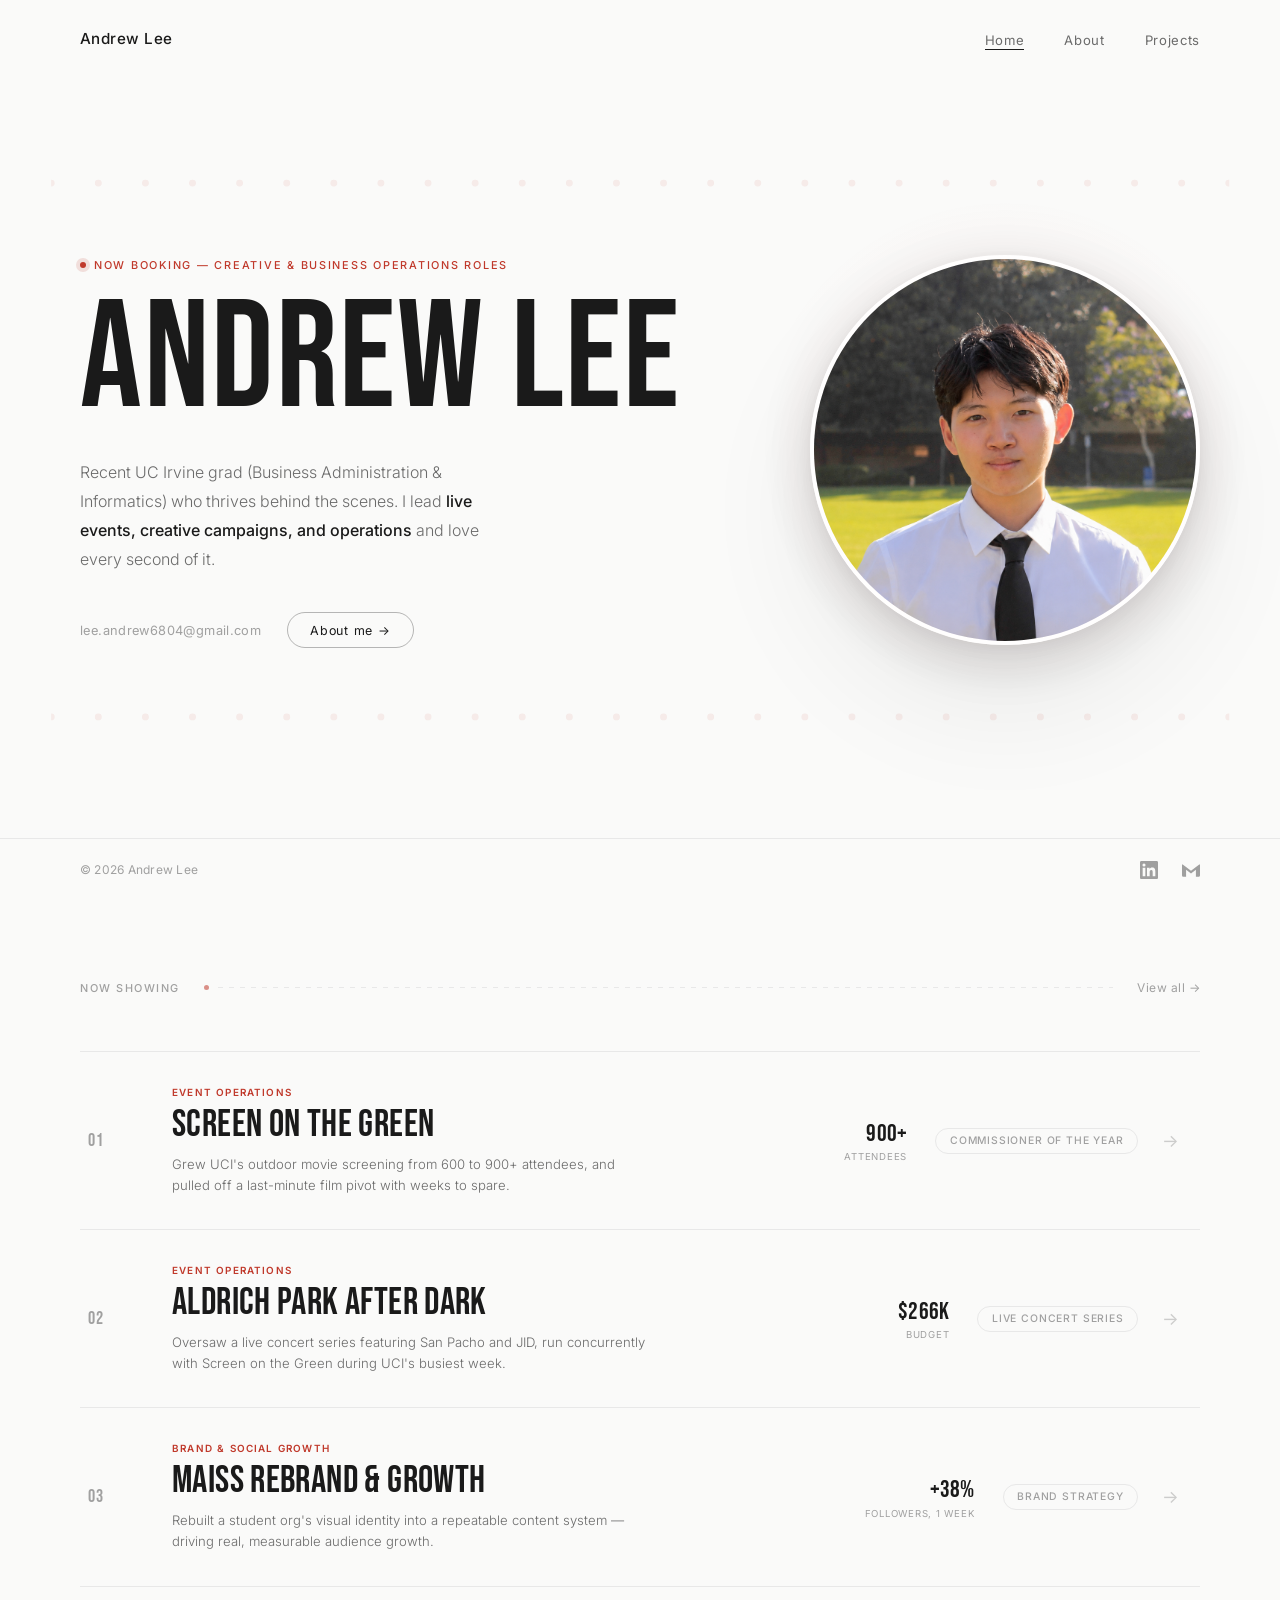
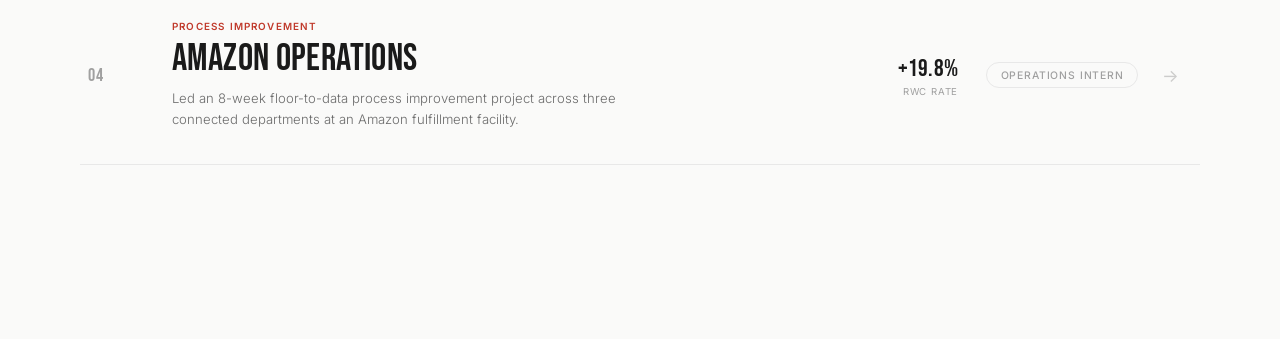
==== index.html @ bc91a267 "Initial commit" ====
<!-- index.html -->
<!doctype html>
<html lang="en">
<head>
  <meta charset="utf-8">
  <meta name="viewport" content="width=device-width, initial-scale=1">
  <meta name="author" content="Andrew Lee">
  <meta name="description" content="Andrew Lee — Portfolio">
  <title>Andrew Lee</title>
  <link href="https://fonts.googleapis.com/css2?family=Inter:wght@300;400;500;600;700;800;900&family=Bebas+Neue&display=swap" rel="stylesheet">
  <style>
    *, *::before, *::after { box-sizing: border-box; margin: 0; padding: 0; }
    :root {
      --bg: #fafaf9;
      --text-primary: #1a1a1a;
      --text-secondary: #6b6b6b;
      --text-muted: #a0a0a0;
      --border: #e8e8e8;
      --marquee: #c0392b;
      --marquee-glow: rgba(192,57,43,0.14);
      --footer-h: 62px;
    }
    html { scroll-behavior: smooth; }
    body {
      font-family: 'Inter', sans-serif;
      background: var(--bg);
      color: var(--text-primary);
      overflow-x: hidden;
      padding-bottom: var(--footer-h);
    }
    .display {
      font-family: 'Bebas Neue', 'Inter', sans-serif;
      letter-spacing: 0.02em;
    }

    /* SCROLL PROGRESS */
    .scroll-progress {
      position: fixed; top: 0; left: 0;
      height: 2px; background: var(--marquee);
      z-index: 9000; width: 0%;
    }

    /* NAV */
    nav {
      position: fixed; top: 0; left: 0; right: 0;
      z-index: 100; display: flex;
      align-items: center; justify-content: space-between;
      padding: 1.8rem 5rem;
      transition: background 0.4s, padding 0.3s, border-color 0.4s;
      border-bottom: 1px solid transparent;
    }
    nav.scrolled {
      background: rgba(250,250,249,0.92);
      backdrop-filter: blur(16px); -webkit-backdrop-filter: blur(16px);
      border-bottom-color: var(--border); padding: 1.1rem 5rem;
    }
    .nav-brand { font-size: 0.95rem; font-weight: 500; letter-spacing: 0.03em; color: var(--text-primary); text-decoration: none; }
    .nav-links { display: flex; gap: 2.5rem; list-style: none; }
    .nav-links a {
      font-size: 0.82rem; font-weight: 400; color: var(--text-secondary);
      text-decoration: none; letter-spacing: 0.05em; transition: color 0.2s; position: relative;
    }
    .nav-links a::after { content: ''; position: absolute; bottom: -2px; left: 0; width: 0; height: 1px; background: var(--text-primary); transition: width 0.25s ease; }
    .nav-links a:hover { color: var(--text-primary); }
    .nav-links a:hover::after, .nav-links a.active::after { width: 100%; }

    /* BULB RULE — the signature motif */
    .bulb-rule {
      display: flex; align-items: center; gap: 0.55rem;
      flex: 1;
    }
    .bulb-rule .bulb-line {
      flex: 1; height: 1px;
      background: repeating-linear-gradient(90deg, var(--border) 0, var(--border) 5px, transparent 5px, transparent 11px);
      position: relative;
      transform: scaleX(0); transform-origin: left;
      transition: transform 0.9s 0.2s ease;
    }
    .bulb-rule .bulb-line.visible { transform: scaleX(1); }
    .bulb-rule .bulb-dot {
      width: 5px; height: 5px; border-radius: 50%;
      background: var(--marquee); opacity: 0.55; flex-shrink: 0;
    }

    /* HERO */
    .hero {
      position: relative;
      min-height: 100vh;
      display: flex; align-items: center;
      overflow: hidden;
    }
    .hero-bulb-frame {
      position: absolute; top: 50%; left: 50%;
      transform: translate(-50%, -50%);
      width: min(1200px, 92vw); height: min(560px, 72vh);
      pointer-events: none; z-index: 0;
      opacity: 0.5;
    }
    .hero-bulb-frame svg { width: 100%; height: 100%; }
    .hero-bulb-frame circle { fill: var(--marquee); opacity: 0.16; }

    .hero-inner {
      position: relative; z-index: 1;
      width: 100%; max-width: 1400px;
      margin: 0 auto; padding: 0 5rem;
      display: flex; align-items: center;
      justify-content: space-between; gap: 2rem;
      will-change: transform, opacity;
    }
    .hero-text { flex: 1; }
    .hero-eyebrow {
      display: inline-flex; align-items: center; gap: 0.5rem;
      font-size: 0.68rem; font-weight: 500; letter-spacing: 0.16em;
      text-transform: uppercase; color: var(--marquee);
      margin-bottom: 1.4rem;
      opacity: 0; transform: translateY(12px);
      animation: fadeUp 0.7s 0.15s forwards;
    }
    .hero-eyebrow::before {
      content: ''; width: 6px; height: 6px; border-radius: 50%;
      background: var(--marquee); box-shadow: 0 0 0 4px var(--marquee-glow);
    }
    .hero-name {
      font-family: 'Bebas Neue', 'Inter', sans-serif;
      font-size: clamp(5.5rem, 12vw, 10.5rem);
      font-weight: 400; letter-spacing: 0.01em;
      line-height: 0.86; margin-bottom: 2rem;
      opacity: 0; transform: translateY(30px);
      animation: fadeUp 1s 0.28s forwards;
    }
    .hero-sub {
      font-size: 1rem; font-weight: 300;
      color: var(--text-secondary); line-height: 1.8;
      max-width: 430px; margin-bottom: 2.4rem;
      opacity: 0; transform: translateY(20px);
      animation: fadeUp 0.9s 0.48s forwards;
    }
    .hero-sub strong { color: var(--text-primary); font-weight: 500; }
    .hero-cta {
      display: flex; align-items: center; gap: 1.6rem;
      opacity: 0; transform: translateY(20px);
      animation: fadeUp 0.9s 0.62s forwards;
    }
    .hero-email {
      font-size: 0.8rem; color: var(--text-muted);
      text-decoration: none; letter-spacing: 0.03em;
      transition: color 0.2s;
    }
    .hero-email:hover { color: var(--text-primary); }
    .hero-btn {
      font-size: 0.78rem; letter-spacing: 0.06em;
      color: var(--text-primary); text-decoration: none;
      padding: 0.6rem 1.4rem;
      border: 1px solid rgba(26,26,26,0.3);
      border-radius: 999px;
      transition: background 0.22s, color 0.22s, border-color 0.22s;
    }
    .hero-btn:hover { background: var(--marquee); color: #fff; border-color: var(--marquee); }

    /* PHOTO */
    .hero-photo-wrap {
      flex-shrink: 0; position: relative;
      opacity: 0; animation: fadeIn 1.1s 0.4s forwards;
    }
    .hero-photo-wrap::before {
      content: '';
      position: absolute;
      width: 520px; height: 520px;
      border-radius: 50%;
      background: radial-gradient(circle, var(--marquee-glow) 0%, transparent 68%);
      top: 50%; left: 50%;
      transform: translate(-50%, -50%);
      pointer-events: none;
    }
    .profile-pic-container {
      position: relative;
      width: 390px; height: 390px;
    }
    .profile-pic {
      width: 100%; height: 100%;
      border-radius: 50%; object-fit: cover;
      border: 4px solid rgba(255,255,255,0.9);
      display: block;
      box-shadow:
        0 4px 20px rgba(0,0,0,0.06),
        0 20px 60px rgba(0,0,0,0.10),
        0 60px 120px rgba(0,0,0,0.07);
      transition: transform 0.5s ease, box-shadow 0.5s ease;
    }
    .profile-pic:hover {
      transform: scale(1.02);
      box-shadow:
        0 4px 20px rgba(0,0,0,0.08),
        0 30px 80px rgba(0,0,0,0.14),
        0 60px 120px rgba(0,0,0,0.09);
    }

    /* NOW SHOWING (featured work) */
    .work {
      max-width: 1400px; margin: 0 auto;
      padding: 5rem 5rem 7rem;
    }
    .work-header {
      display: flex; align-items: center;
      gap: 1.5rem; margin-bottom: 3.5rem;
    }
    .section-label {
      font-size: 0.68rem; font-weight: 500;
      letter-spacing: 0.14em; text-transform: uppercase;
      color: var(--text-muted); white-space: nowrap;
      opacity: 0; transform: translateX(-20px);
      transition: opacity 0.6s, transform 0.6s;
    }
    .section-label.visible { opacity: 1; transform: translateX(0); }
    .view-all {
      font-size: 0.75rem; color: var(--text-muted);
      text-decoration: none; white-space: nowrap;
      letter-spacing: 0.04em; transition: color 0.2s;
    }
    .view-all:hover { color: var(--marquee); }

    .lineup { display: flex; flex-direction: column; }
    .lineup-row {
      display: grid;
      grid-template-columns: 3.5rem 1fr auto auto 1.6rem;
      align-items: center; gap: 1.75rem;
      padding: 2.1rem 0.5rem;
      border-top: 1px solid var(--border);
      text-decoration: none; color: inherit;
      position: relative;
      opacity: 0; transform: translateY(24px);
      transition: opacity 0.6s ease, transform 0.6s ease, background 0.25s ease, padding-left 0.25s ease;
    }
    .lineup-row.visible { opacity: 1; transform: translateY(0); }
    .lineup:last-child .lineup-row:last-child { border-bottom: 1px solid var(--border); }
    .lineup-row:hover { background: linear-gradient(90deg, var(--marquee-glow), transparent 55%); padding-left: 1.1rem; }
    .lineup-num {
      font-family: 'Bebas Neue', 'Inter', sans-serif;
      font-size: 1.15rem; color: var(--text-muted); letter-spacing: 0.03em;
      transition: color 0.25s ease;
    }
    .lineup-row:hover .lineup-num { color: var(--marquee); }
    .lineup-main { min-width: 0; }
    .lineup-cat {
      font-size: 0.62rem; font-weight: 600; letter-spacing: 0.12em;
      text-transform: uppercase; color: var(--marquee); margin-bottom: 0.5rem;
    }
    .lineup-title {
      font-family: 'Bebas Neue', 'Inter', sans-serif;
      font-size: clamp(1.6rem, 3vw, 2.4rem);
      letter-spacing: 0.01em; line-height: 1;
      color: var(--text-primary); margin-bottom: 0.6rem;
      transition: color 0.2s;
    }
    .lineup-desc {
      font-size: 0.82rem; font-weight: 300; color: var(--text-secondary);
      line-height: 1.6; max-width: 480px;
    }
    .lineup-stat {
      text-align: right; white-space: nowrap;
    }
    .lineup-stat-num {
      font-family: 'Bebas Neue', 'Inter', sans-serif;
      font-size: 1.5rem; color: var(--text-primary); letter-spacing: 0.01em;
    }
    .lineup-stat-label {
      font-size: 0.6rem; font-weight: 400; letter-spacing: 0.08em;
      text-transform: uppercase; color: var(--text-muted); margin-top: 0.2rem;
    }
    .lineup-tag {
      font-size: 0.65rem; font-weight: 500; letter-spacing: 0.08em;
      text-transform: uppercase; color: var(--text-muted);
      padding: 0.35rem 0.85rem; border: 1px solid var(--border);
      border-radius: 999px; white-space: nowrap;
      transition: border-color 0.25s ease, color 0.25s ease;
    }
    .lineup-row:hover .lineup-tag { border-color: var(--marquee); color: var(--marquee); }
    .lineup-arrow {
      font-size: 1.1rem; color: var(--text-muted);
      transform: translateX(-4px); opacity: 0.5;
      transition: transform 0.25s ease, opacity 0.25s ease, color 0.25s ease;
    }
    .lineup-row:hover .lineup-arrow { transform: translateX(2px); opacity: 1; color: var(--marquee); }

    /* FIXED FOOTER */
    footer {
      position: fixed; bottom: 0; left: 0; right: 0;
      z-index: 50; height: var(--footer-h); padding: 0 5rem;
      background: rgba(250,250,249,0.94);
      backdrop-filter: blur(16px); -webkit-backdrop-filter: blur(16px);
      border-top: 1px solid var(--border);
      display: flex; align-items: center; justify-content: space-between;
    }
    .footer-copy { font-size: 0.75rem; color: var(--text-muted); letter-spacing: 0.02em; }
    .social-icons { display: flex; align-items: center; gap: 1.5rem; }
    .social-icons a { display: flex; align-items: center; opacity: 0.4; color: var(--text-primary); transition: opacity 0.2s, transform 0.2s; }
    .social-icons a:hover { opacity: 1; transform: translateY(-2px); color: var(--marquee); }
    .social-icon-svg { width: 18px; height: 18px; }

    @keyframes fadeUp { to { opacity: 1; transform: translateY(0); } }
    @keyframes fadeIn { to { opacity: 1; } }

    @media (max-width: 768px) {
      nav, nav.scrolled { padding: 1.2rem 1.5rem; }
      .hero-inner { flex-direction: column-reverse; align-items: flex-start; padding: 0 1.5rem; padding-top: 5rem; gap: 2rem; }
      .profile-pic-container { width: 130px; height: 130px; }
      .hero-photo-wrap::before { display: none; }
      .work { padding: 4rem 1.5rem 5rem; }
      .lineup-row { grid-template-columns: 2rem 1fr; gap: 0.9rem; padding: 1.6rem 0.25rem; }
      .lineup-stat, .lineup-tag, .lineup-arrow { display: none; }
      footer { padding: 0 1.5rem; }
    }
  </style>
</head>
<body>

  <div class="scroll-progress" id="scrollProgress"></div>

  <nav id="mainNav">
    <a class="nav-brand" href="index.html">Andrew Lee</a>
    <ul class="nav-links">
      <li><a href="index.html" class="active">Home</a></li>
      <li><a href="aboutme.html">About</a></li>
      <li><a href="projects.html">Projects</a></li>
    </ul>
  </nav>

  <section class="hero" id="hero">
    <div class="hero-bulb-frame">
      <svg viewBox="0 0 1200 560" preserveAspectRatio="xMidYMid meet">
        <g id="bulbTop"></g>
        <g id="bulbBottom"></g>
      </svg>
    </div>
    <div class="hero-inner" id="heroInner">
      <div class="hero-text">
        <span class="hero-eyebrow">Now Booking — Creative &amp; Business Operations Roles</span>
        <h1 class="hero-name display">Andrew Lee</h1>
        <p class="hero-sub">
         Recent UC Irvine grad (Business Administration & Informatics) who thrives behind the scenes. I lead <strong>live events, creative campaigns, and operations</strong> and love every second of it.
        </p>
        <div class="hero-cta">
          <a class="hero-email" href="mailto:lee.andrew6804@gmail.com">lee.andrew6804@gmail.com</a>
          <a class="hero-btn" href="aboutme.html">About me →</a>
        </div>
      </div>
      <div class="hero-photo-wrap">
        <div class="profile-pic-container" id="profilePicContainer">
          <a href="aboutme.html">
            <img src="andrewleepfp.jpg" alt="Andrew Lee" class="profile-pic">
          </a>
        </div>
      </div>
    </div>
  </section>

  <section class="work">
    <div class="work-header" id="workHeader">
      <span class="section-label" id="sectionLabel">Now Showing</span>
      <div class="bulb-rule"><div class="bulb-dot"></div><div class="bulb-line" id="bulbLine"></div></div>
      <a href="projects.html" class="view-all">View all →</a>
    </div>

    <div class="lineup">
      <a href="screen-on-the-green.html" class="lineup-row" data-delay="0">
        <span class="lineup-num display">01</span>
        <div class="lineup-main">
          <div class="lineup-cat">Event Operations</div>
          <div class="lineup-title display">Screen on the Green</div>
          <p class="lineup-desc">Grew UCI's outdoor movie screening from 600 to 900+ attendees, and pulled off a last-minute film pivot with weeks to spare.</p>
        </div>
        <div class="lineup-stat">
          <div class="lineup-stat-num display">900+</div>
          <div class="lineup-stat-label">Attendees</div>
        </div>
        <span class="lineup-tag">Commissioner of the Year</span>
        <span class="lineup-arrow">→</span>
      </a>

      <a class="lineup-row" data-delay="90">
        <span class="lineup-num display">02</span>
        <div class="lineup-main">
          <div class="lineup-cat">Event Operations</div>
          <div class="lineup-title display">Aldrich Park After Dark</div>
          <p class="lineup-desc">Oversaw a live concert series featuring San Pacho and JID, run concurrently with Screen on the Green during UCI's busiest week.</p>
        </div>
        <div class="lineup-stat">
          <div class="lineup-stat-num display">$266K</div>
          <div class="lineup-stat-label">Budget</div>
        </div>
        <span class="lineup-tag">Live Concert Series</span>
        <span class="lineup-arrow">→</span>
      </a>

      <a class="lineup-row" data-delay="180">
        <span class="lineup-num display">03</span>
        <div class="lineup-main">
          <div class="lineup-cat">Brand &amp; Social Growth</div>
          <div class="lineup-title display">MAISS Rebrand &amp; Growth</div>
          <p class="lineup-desc">Rebuilt a student org's visual identity into a repeatable content system — driving real, measurable audience growth.</p>
        </div>
        <div class="lineup-stat">
          <div class="lineup-stat-num display">+38%</div>
          <div class="lineup-stat-label">Followers, 1 Week</div>
        </div>
        <span class="lineup-tag">Brand Strategy</span>
        <span class="lineup-arrow">→</span>
      </a>

      <a href="amazon-ops.html" class="lineup-row" data-delay="270">
        <span class="lineup-num display">04</span>
        <div class="lineup-main">
          <div class="lineup-cat">Process Improvement</div>
          <div class="lineup-title display">Amazon Operations</div>
          <p class="lineup-desc">Led an 8-week floor-to-data process improvement project across three connected departments at an Amazon fulfillment facility.</p>
        </div>
        <div class="lineup-stat">
          <div class="lineup-stat-num display">+19.8%</div>
          <div class="lineup-stat-label">RWC Rate</div>
        </div>
        <span class="lineup-tag">Operations Intern</span>
        <span class="lineup-arrow">→</span>
      </a>
    </div>
  </section>

  <footer>
    <span class="footer-copy">© 2026 Andrew Lee</span>
    <div class="social-icons">
      <a href="https://www.linkedin.com/in/andrewlee6804/" target="_blank" title="LinkedIn">
        <svg class="social-icon-svg" viewBox="0 0 24 24" fill="currentColor">
          <path d="M20.447 20.452h-3.554v-5.569c0-1.328-.027-3.037-1.852-3.037-1.853 0-2.136 1.445-2.136 2.939v5.667H9.351V9h3.414v1.561h.046c.477-.9 1.637-1.85 3.37-1.85 3.601 0 4.267 2.37 4.267 5.455v6.286zM5.337 7.433a2.062 2.062 0 0 1-2.063-2.065 2.064 2.064 0 1 1 2.063 2.065zm1.782 13.019H3.555V9h3.564v11.452zM22.225 0H1.771C.792 0 0 .774 0 1.729v20.542C0 23.227.792 24 1.771 24h20.451C23.2 24 24 23.227 24 22.271V1.729C24 .774 23.2 0 22.222 0h.003z"/>
        </svg>
      </a>
      <a href="mailto:lee.andrew6804@gmail.com" title="Email">
        <svg class="social-icon-svg" viewBox="0 0 24 24" fill="currentColor">
          <path d="M24 5.457v13.909c0 .904-.732 1.636-1.636 1.636h-3.819V11.73L12 16.64l-6.545-4.91v9.273H1.636A1.636 1.636 0 0 1 0 19.366V5.457c0-.48.21-.913.54-1.21L12 13.09 23.46 4.247c.33.297.54.73.54 1.21z"/>
        </svg>
      </a>
    </div>
  </footer>

  <script>
    const progressBar = document.getElementById('scrollProgress');
    const nav = document.getElementById('mainNav');
    const hero = document.getElementById('hero');
    const heroInner = document.getElementById('heroInner');

    window.addEventListener('scroll', () => {
      const sy = window.scrollY;
      const dh = document.documentElement.scrollHeight - window.innerHeight;
      progressBar.style.width = (sy / dh * 100) + '%';
      nav.classList.toggle('scrolled', sy > 60);
      const heroH = hero.offsetHeight;
      heroInner.style.transform = `translateY(${sy * 0.28}px)`;
      heroInner.style.opacity = String(Math.max(0, 1 - sy / (heroH * 0.55)));
    }, { passive: true });

    new IntersectionObserver(entries => {
      entries.forEach(e => {
        if (e.isIntersecting) {
          document.getElementById('sectionLabel').classList.add('visible');
          document.getElementById('bulbLine').classList.add('visible');
        }
      });
    }, { threshold: 0.3 }).observe(document.getElementById('workHeader'));

    const rowObs = new IntersectionObserver(entries => {
      entries.forEach(e => {
        if (e.isIntersecting) {
          setTimeout(() => e.target.classList.add('visible'), parseInt(e.target.dataset.delay) || 0);
          rowObs.unobserve(e.target);
        }
      });
    }, { threshold: 0.1 });
    document.querySelectorAll('.lineup-row').forEach(r => rowObs.observe(r));

    const picWrap = document.getElementById('profilePicContainer');
    picWrap.addEventListener('mousemove', e => {
      const r = picWrap.getBoundingClientRect();
      const dx = (e.clientX - (r.left + r.width / 2)) / r.width * 18;
      const dy = (e.clientY - (r.top + r.height / 2)) / r.height * 18;
      picWrap.style.transition = 'transform 0.1s ease';
      picWrap.style.transform = `translate(${dx}px, ${dy}px)`;
    });
    picWrap.addEventListener('mouseleave', () => {
      picWrap.style.transition = 'transform 0.6s ease';
      picWrap.style.transform = 'translate(0,0)';
    });

    // Marquee bulb frame — ring of dots around hero
    (function(){
      const ns = 'http://www.w3.org/2000/svg';
      const top = document.getElementById('bulbTop');
      const bottom = document.getElementById('bulbBottom');
      const count = 26;
      for (let i = 0; i < count; i++) {
        const x = (1200 / (count - 1)) * i;
        [ [top, 8], [bottom, 552] ].forEach(([group, y]) => {
          const c = document.createElementNS(ns, 'circle');
          c.setAttribute('cx', x);
          c.setAttribute('cy', y);
          c.setAttribute('r', 3.5);
          group.appendChild(c);
        });
      }
    })();
  </script>
</body>
</html>
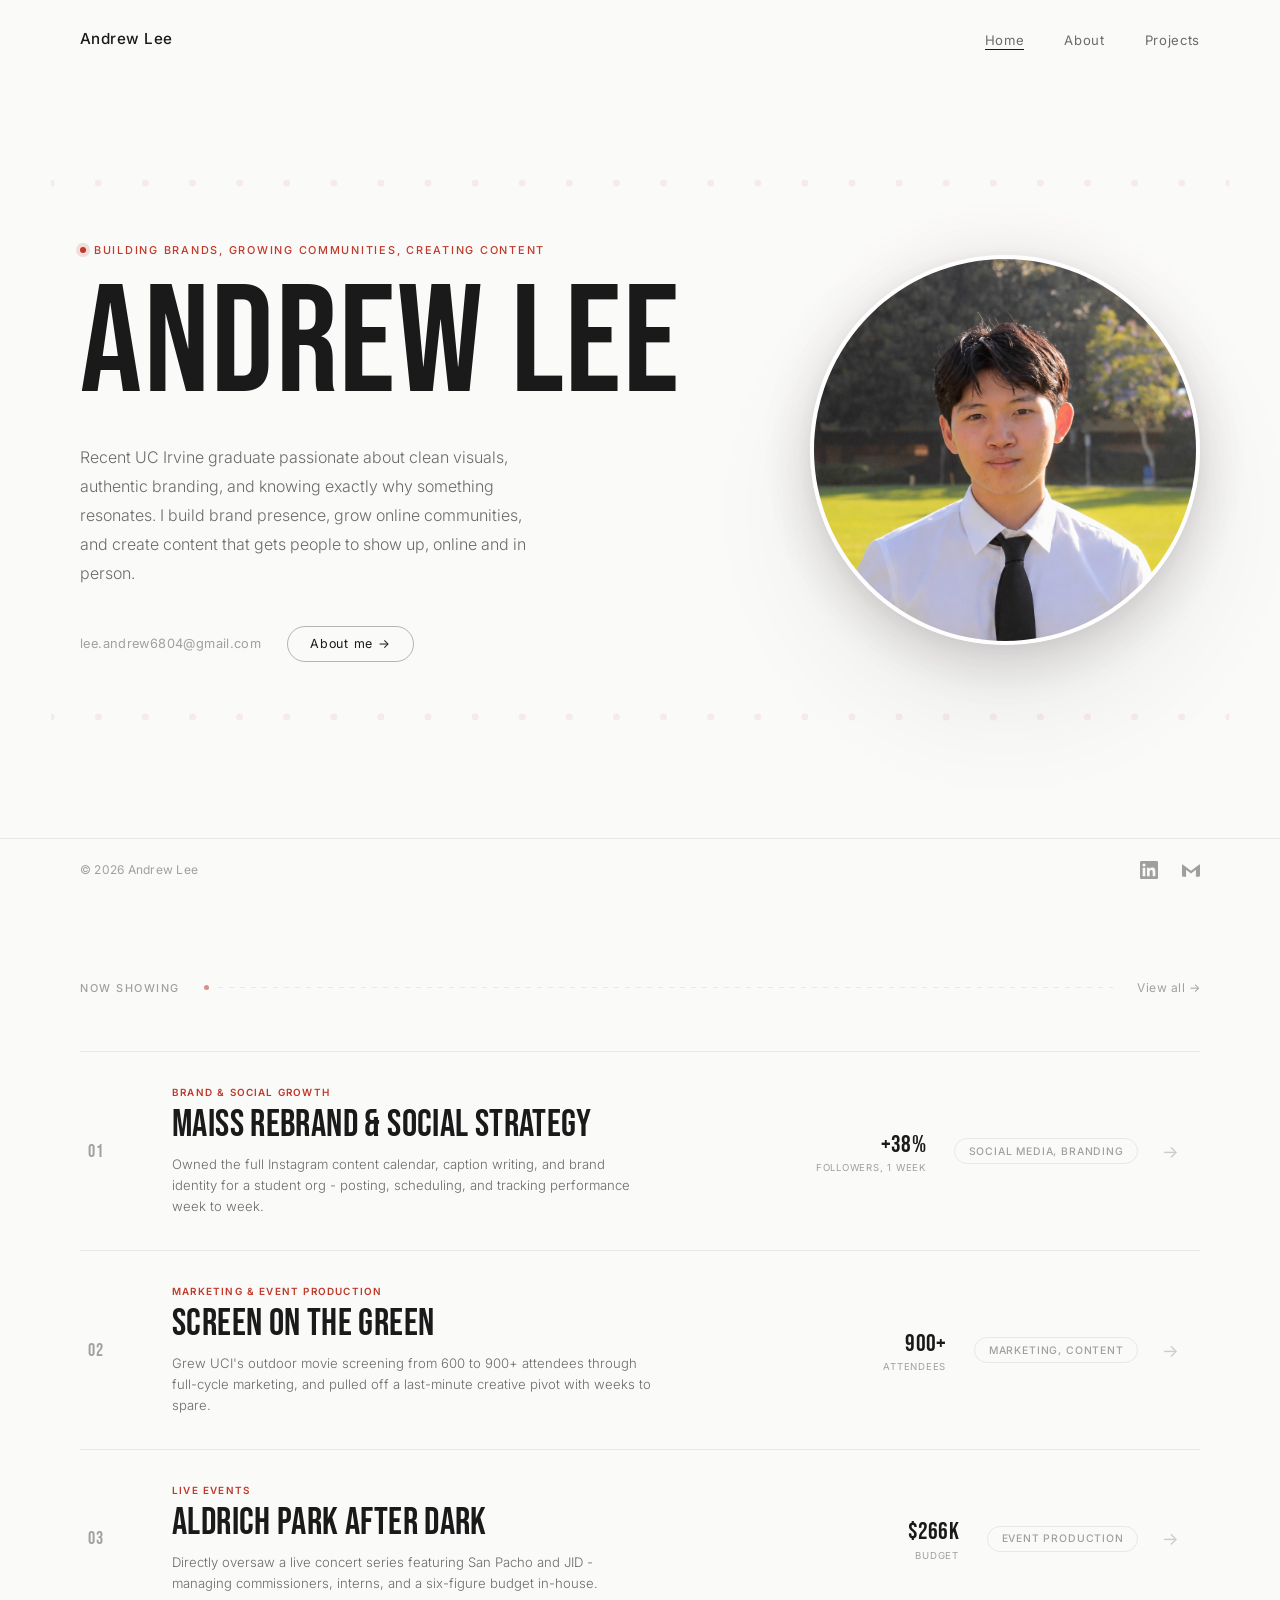
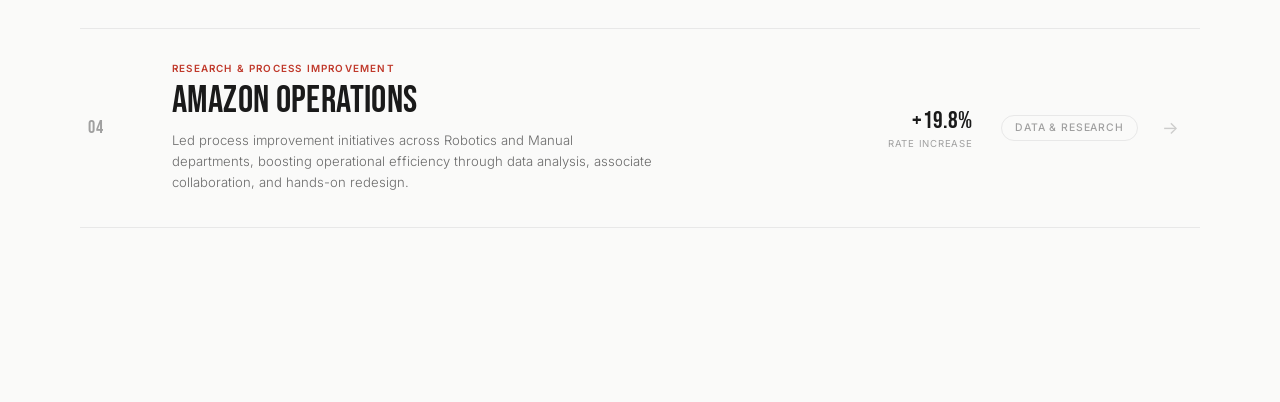
==== commit 3e0ef054: "hello" ====
--- a/index.html
+++ b/index.html
@@ -1,11 +1,10 @@
-<!-- index.html -->
 <!doctype html>
 <html lang="en">
 <head>
   <meta charset="utf-8">
   <meta name="viewport" content="width=device-width, initial-scale=1">
   <meta name="author" content="Andrew Lee">
-  <meta name="description" content="Andrew Lee — Portfolio">
+  <meta name="description" content="Andrew Lee - Portfolio">
   <title>Andrew Lee</title>
   <link href="https://fonts.googleapis.com/css2?family=Inter:wght@300;400;500;600;700;800;900&family=Bebas+Neue&display=swap" rel="stylesheet">
   <style>
@@ -33,14 +32,12 @@
       letter-spacing: 0.02em;
     }
 
-    /* SCROLL PROGRESS */
     .scroll-progress {
       position: fixed; top: 0; left: 0;
       height: 2px; background: var(--marquee);
       z-index: 9000; width: 0%;
     }
 
-    /* NAV */
     nav {
       position: fixed; top: 0; left: 0; right: 0;
       z-index: 100; display: flex;
@@ -64,7 +61,6 @@
     .nav-links a:hover { color: var(--text-primary); }
     .nav-links a:hover::after, .nav-links a.active::after { width: 100%; }
 
-    /* BULB RULE — the signature motif */
     .bulb-rule {
       display: flex; align-items: center; gap: 0.55rem;
       flex: 1;
@@ -82,7 +78,6 @@
       background: var(--marquee); opacity: 0.55; flex-shrink: 0;
     }
 
-    /* HERO */
     .hero {
       position: relative;
       min-height: 100vh;
@@ -131,7 +126,7 @@
     .hero-sub {
       font-size: 1rem; font-weight: 300;
       color: var(--text-secondary); line-height: 1.8;
-      max-width: 430px; margin-bottom: 2.4rem;
+      max-width: 460px; margin-bottom: 2.4rem;
       opacity: 0; transform: translateY(20px);
       animation: fadeUp 0.9s 0.48s forwards;
     }
@@ -157,7 +152,6 @@
     }
     .hero-btn:hover { background: var(--marquee); color: #fff; border-color: var(--marquee); }
 
-    /* PHOTO */
     .hero-photo-wrap {
       flex-shrink: 0; position: relative;
       opacity: 0; animation: fadeIn 1.1s 0.4s forwards;
@@ -195,7 +189,6 @@
         0 60px 120px rgba(0,0,0,0.09);
     }
 
-    /* NOW SHOWING (featured work) */
     .work {
       max-width: 1400px; margin: 0 auto;
       padding: 5rem 5rem 7rem;
@@ -282,7 +275,6 @@
     }
     .lineup-row:hover .lineup-arrow { transform: translateX(2px); opacity: 1; color: var(--marquee); }
 
-    /* FIXED FOOTER */
     footer {
       position: fixed; bottom: 0; left: 0; right: 0;
       z-index: 50; height: var(--footer-h); padding: 0 5rem;
@@ -334,10 +326,10 @@
     </div>
     <div class="hero-inner" id="heroInner">
       <div class="hero-text">
-        <span class="hero-eyebrow">Now Booking — Creative &amp; Business Operations Roles</span>
+        <span class="hero-eyebrow">Building Brands, Growing Communities, Creating Content</span>
         <h1 class="hero-name display">Andrew Lee</h1>
         <p class="hero-sub">
-         Recent UC Irvine grad (Business Administration & Informatics) who thrives behind the scenes. I lead <strong>live events, creative campaigns, and operations</strong> and love every second of it.
+          Recent UC Irvine graduate passionate about clean visuals, authentic branding, and knowing exactly why something resonates. I build brand presence, grow online communities, and create content that gets people to show up, online and in person.
         </p>
         <div class="hero-cta">
           <a class="hero-email" href="mailto:lee.andrew6804@gmail.com">lee.andrew6804@gmail.com</a>
@@ -362,63 +354,63 @@
     </div>
 
     <div class="lineup">
-      <a href="screen-on-the-green.html" class="lineup-row" data-delay="0">
+      <a href="projects.html" class="lineup-row" data-delay="0">
         <span class="lineup-num display">01</span>
         <div class="lineup-main">
-          <div class="lineup-cat">Event Operations</div>
+          <div class="lineup-cat">Brand &amp; Social Growth</div>
+          <div class="lineup-title display">MAISS Rebrand &amp; Social Strategy</div>
+          <p class="lineup-desc">Owned the full Instagram content calendar, caption writing, and brand identity for a student org - posting, scheduling, and tracking performance week to week.</p>
+        </div>
+        <div class="lineup-stat">
+          <div class="lineup-stat-num display">+38%</div>
+          <div class="lineup-stat-label">Followers, 1 Week</div>
+        </div>
+        <span class="lineup-tag">Social Media, Branding</span>
+        <span class="lineup-arrow">→</span>
+      </a>
+
+      <a href="screen-on-the-green.html" class="lineup-row" data-delay="90">
+        <span class="lineup-num display">02</span>
+        <div class="lineup-main">
+          <div class="lineup-cat">Marketing &amp; Event Production</div>
           <div class="lineup-title display">Screen on the Green</div>
-          <p class="lineup-desc">Grew UCI's outdoor movie screening from 600 to 900+ attendees, and pulled off a last-minute film pivot with weeks to spare.</p>
+          <p class="lineup-desc">Grew UCI's outdoor movie screening from 600 to 900+ attendees through full-cycle marketing, and pulled off a last-minute creative pivot with weeks to spare.</p>
         </div>
         <div class="lineup-stat">
           <div class="lineup-stat-num display">900+</div>
           <div class="lineup-stat-label">Attendees</div>
         </div>
-        <span class="lineup-tag">Commissioner of the Year</span>
+        <span class="lineup-tag">Marketing, Content</span>
         <span class="lineup-arrow">→</span>
       </a>
 
-      <a class="lineup-row" data-delay="90">
-        <span class="lineup-num display">02</span>
+      <a class="lineup-row" data-delay="180">
+        <span class="lineup-num display">03</span>
         <div class="lineup-main">
-          <div class="lineup-cat">Event Operations</div>
+          <div class="lineup-cat">Live Events</div>
           <div class="lineup-title display">Aldrich Park After Dark</div>
-          <p class="lineup-desc">Oversaw a live concert series featuring San Pacho and JID, run concurrently with Screen on the Green during UCI's busiest week.</p>
+          <p class="lineup-desc">Directly oversaw a live concert series featuring San Pacho and JID - managing commissioners, interns, and a six-figure budget in-house.</p>
         </div>
         <div class="lineup-stat">
           <div class="lineup-stat-num display">$266K</div>
           <div class="lineup-stat-label">Budget</div>
         </div>
-        <span class="lineup-tag">Live Concert Series</span>
-        <span class="lineup-arrow">→</span>
-      </a>
-
-      <a class="lineup-row" data-delay="180">
-        <span class="lineup-num display">03</span>
-        <div class="lineup-main">
-          <div class="lineup-cat">Brand &amp; Social Growth</div>
-          <div class="lineup-title display">MAISS Rebrand &amp; Growth</div>
-          <p class="lineup-desc">Rebuilt a student org's visual identity into a repeatable content system — driving real, measurable audience growth.</p>
-        </div>
-        <div class="lineup-stat">
-          <div class="lineup-stat-num display">+38%</div>
-          <div class="lineup-stat-label">Followers, 1 Week</div>
-        </div>
-        <span class="lineup-tag">Brand Strategy</span>
+        <span class="lineup-tag">Event Production</span>
         <span class="lineup-arrow">→</span>
       </a>
 
       <a href="amazon-ops.html" class="lineup-row" data-delay="270">
         <span class="lineup-num display">04</span>
         <div class="lineup-main">
-          <div class="lineup-cat">Process Improvement</div>
+          <div class="lineup-cat">Research &amp; Process Improvement</div>
           <div class="lineup-title display">Amazon Operations</div>
-          <p class="lineup-desc">Led an 8-week floor-to-data process improvement project across three connected departments at an Amazon fulfillment facility.</p>
+          <p class="lineup-desc">Led process improvement initiatives across Robotics and Manual departments, boosting operational efficiency through data analysis, associate collaboration, and hands-on redesign.</p>
         </div>
         <div class="lineup-stat">
           <div class="lineup-stat-num display">+19.8%</div>
-          <div class="lineup-stat-label">RWC Rate</div>
-        </div>
-        <span class="lineup-tag">Operations Intern</span>
+          <div class="lineup-stat-label">Rate Increase</div>
+        </div>
+        <span class="lineup-tag">Data &amp; Research</span>
         <span class="lineup-arrow">→</span>
       </a>
     </div>
@@ -488,7 +480,6 @@
       picWrap.style.transform = 'translate(0,0)';
     });
 
-    // Marquee bulb frame — ring of dots around hero
     (function(){
       const ns = 'http://www.w3.org/2000/svg';
       const top = document.getElementById('bulbTop');
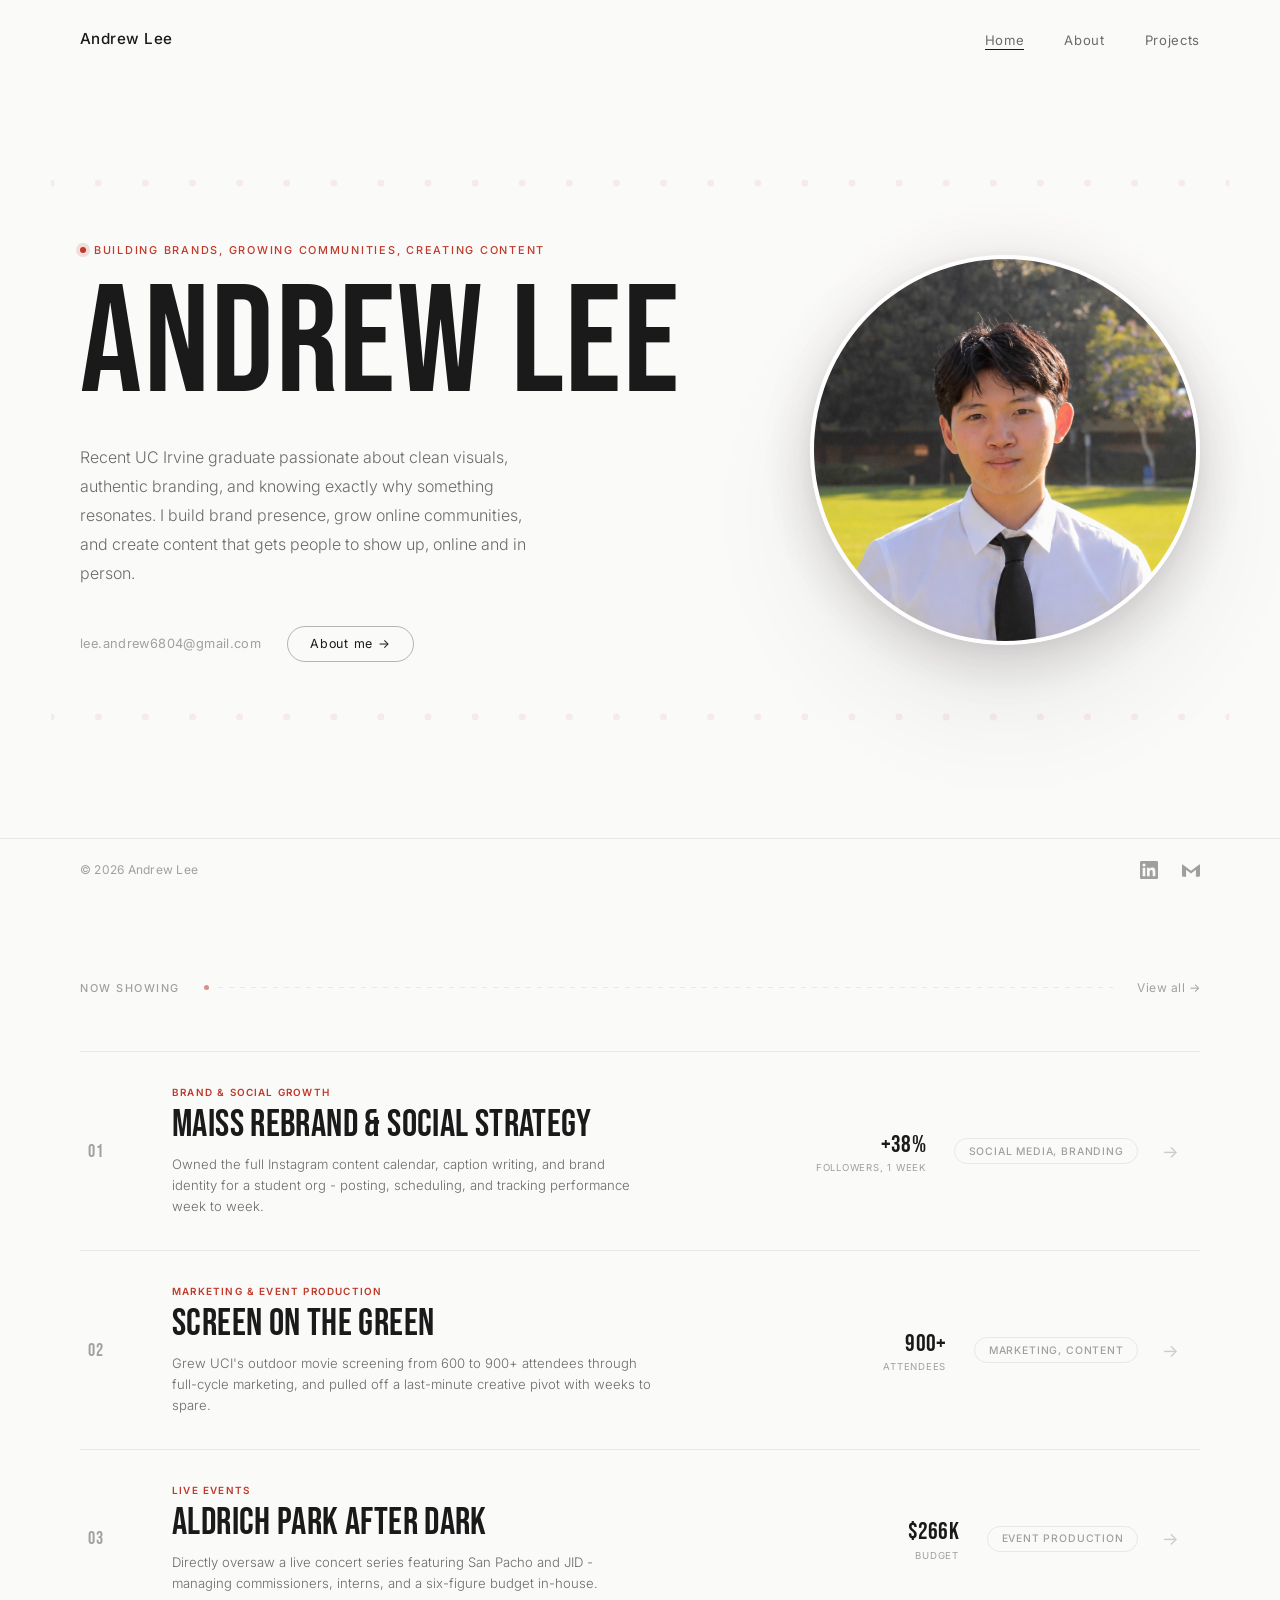
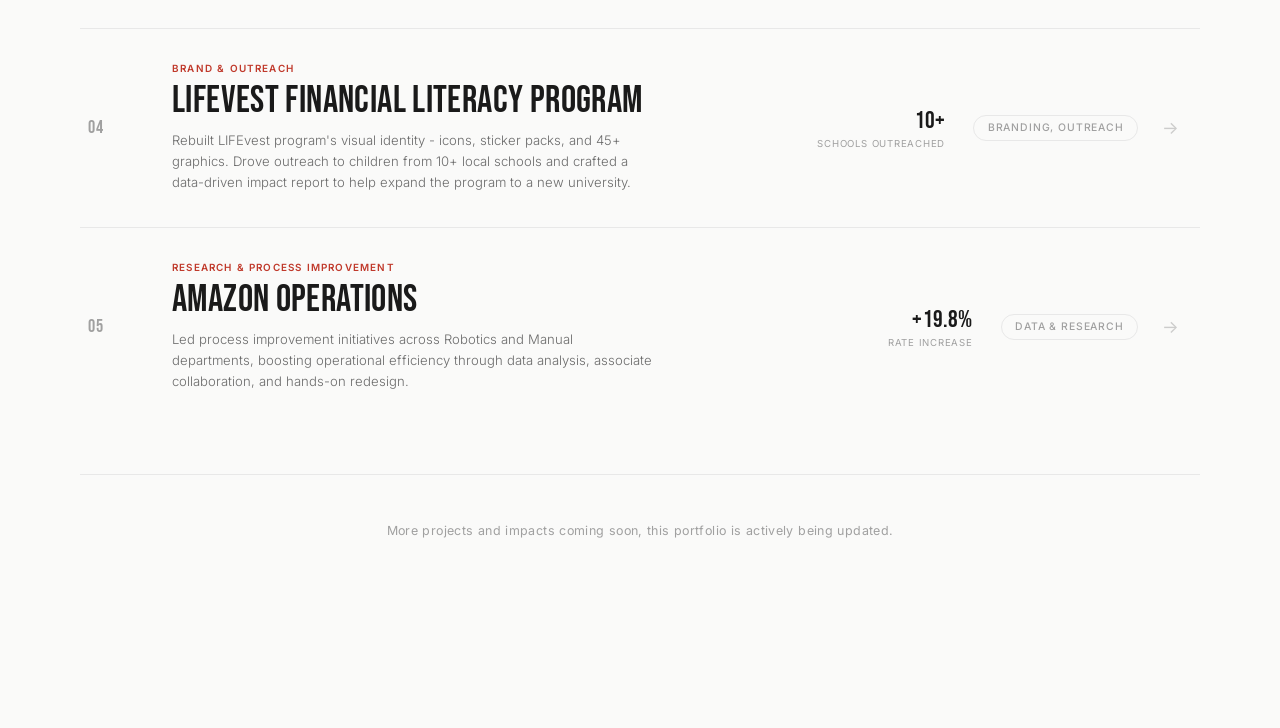
==== commit 7a15ac55: "7:18AM" ====
--- a/index.html
+++ b/index.html
@@ -399,8 +399,23 @@
         <span class="lineup-arrow">→</span>
       </a>
 
-      <a href="amazon-ops.html" class="lineup-row" data-delay="270">
+      <a class="lineup-row" data-delay="270">
         <span class="lineup-num display">04</span>
+        <div class="lineup-main">
+          <div class="lineup-cat">Brand &amp; Outreach</div>
+          <div class="lineup-title display">LIFEvest Financial Literacy Program</div>
+          <p class="lineup-desc">Rebuilt LIFEvest program's visual identity - icons, sticker packs, and 45+ graphics. Drove outreach to children from 10+ local schools and crafted a data-driven impact report to help expand the program to a new university.</p>
+        </div>
+        <div class="lineup-stat">
+          <div class="lineup-stat-num display">10+</div>
+          <div class="lineup-stat-label">Schools Outreached</div>
+        </div>
+        <span class="lineup-tag">Branding, Outreach</span>
+        <span class="lineup-arrow">→</span>
+      </a>
+
+      <a href="amazon-ops.html" class="lineup-row" data-delay="360">
+        <span class="lineup-num display">05</span>
         <div class="lineup-main">
           <div class="lineup-cat">Research &amp; Process Improvement</div>
           <div class="lineup-title display">Amazon Operations</div>
@@ -413,6 +428,11 @@
         <span class="lineup-tag">Data &amp; Research</span>
         <span class="lineup-arrow">→</span>
       </a>
+      <div style="text-align:center; padding: 3rem 0 1rem; border-top: 1px solid var(--border); margin-top: 3rem;">
+    <p style="font-size:0.78rem; color: var(--text-muted); letter-spacing:0.03em;">
+      More projects and impacts coming soon, this portfolio is actively being updated.
+    </p>
+  </div>
     </div>
   </section>
 
